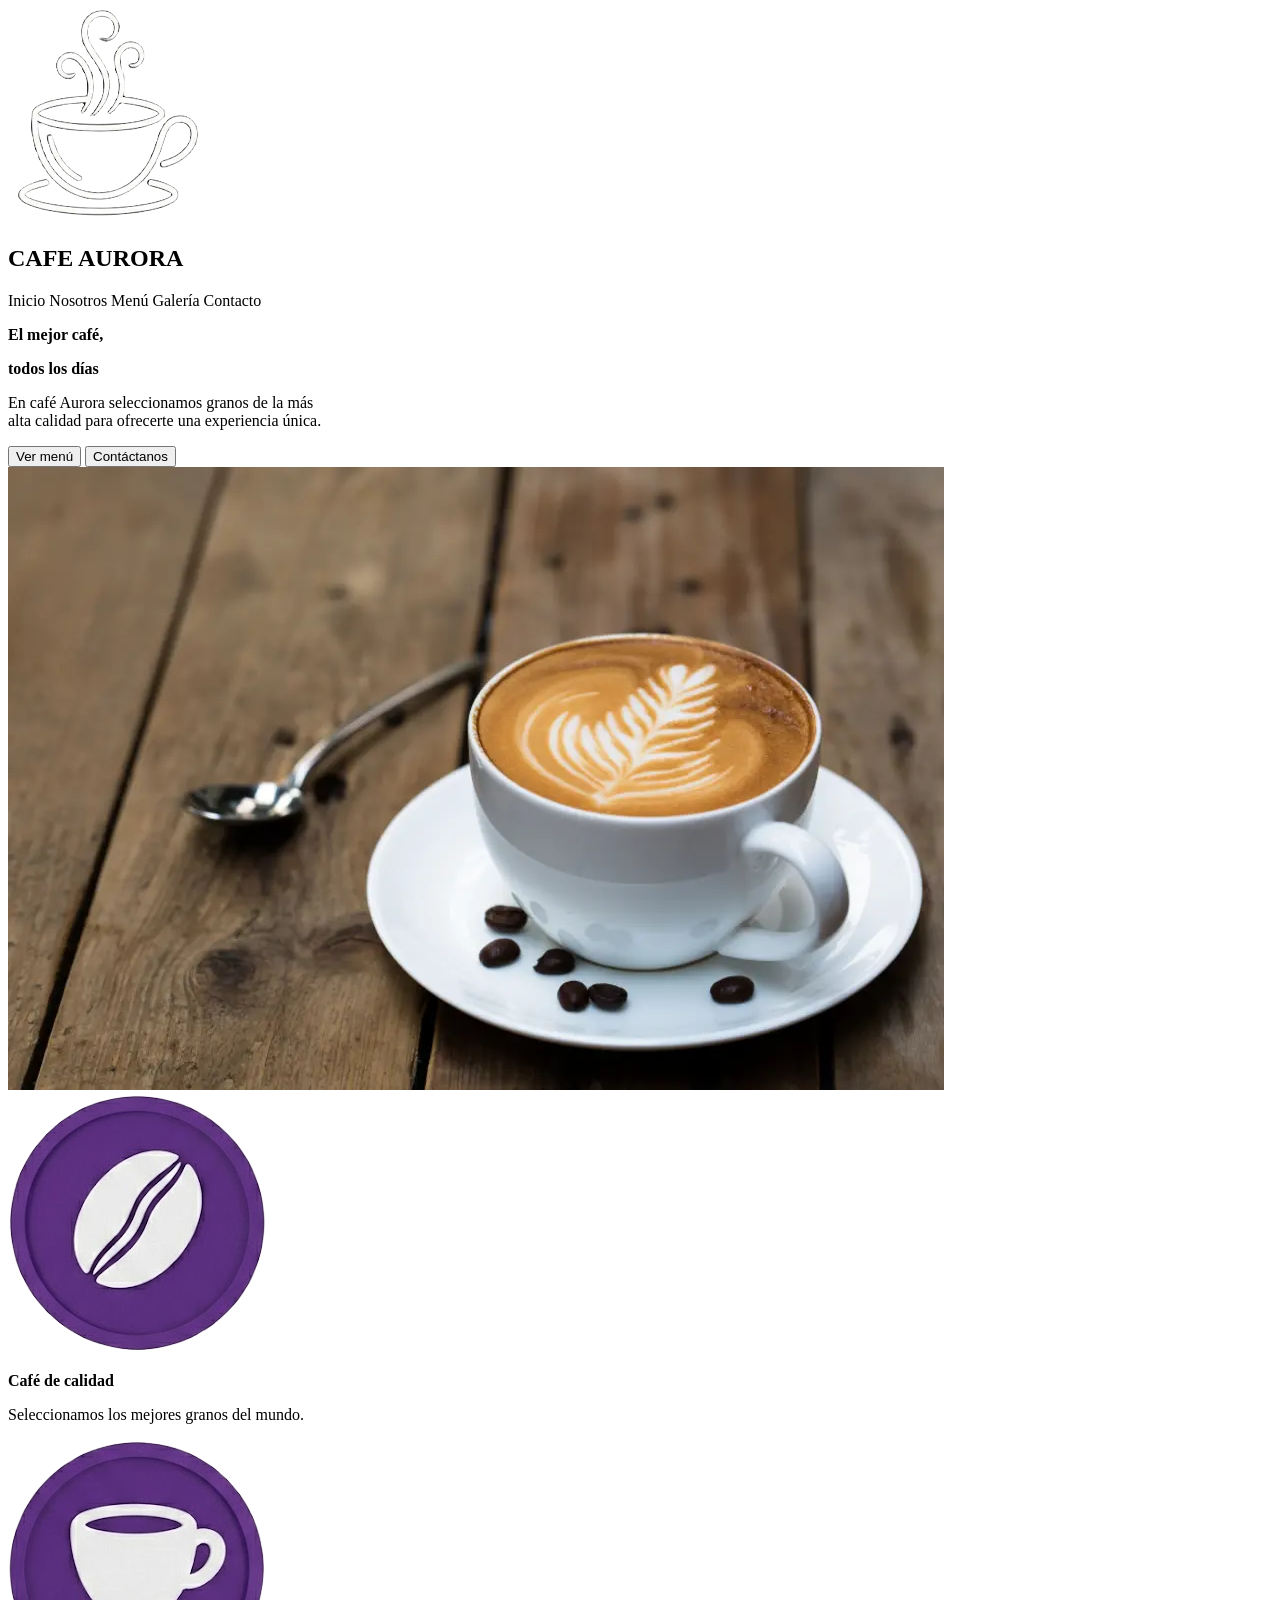
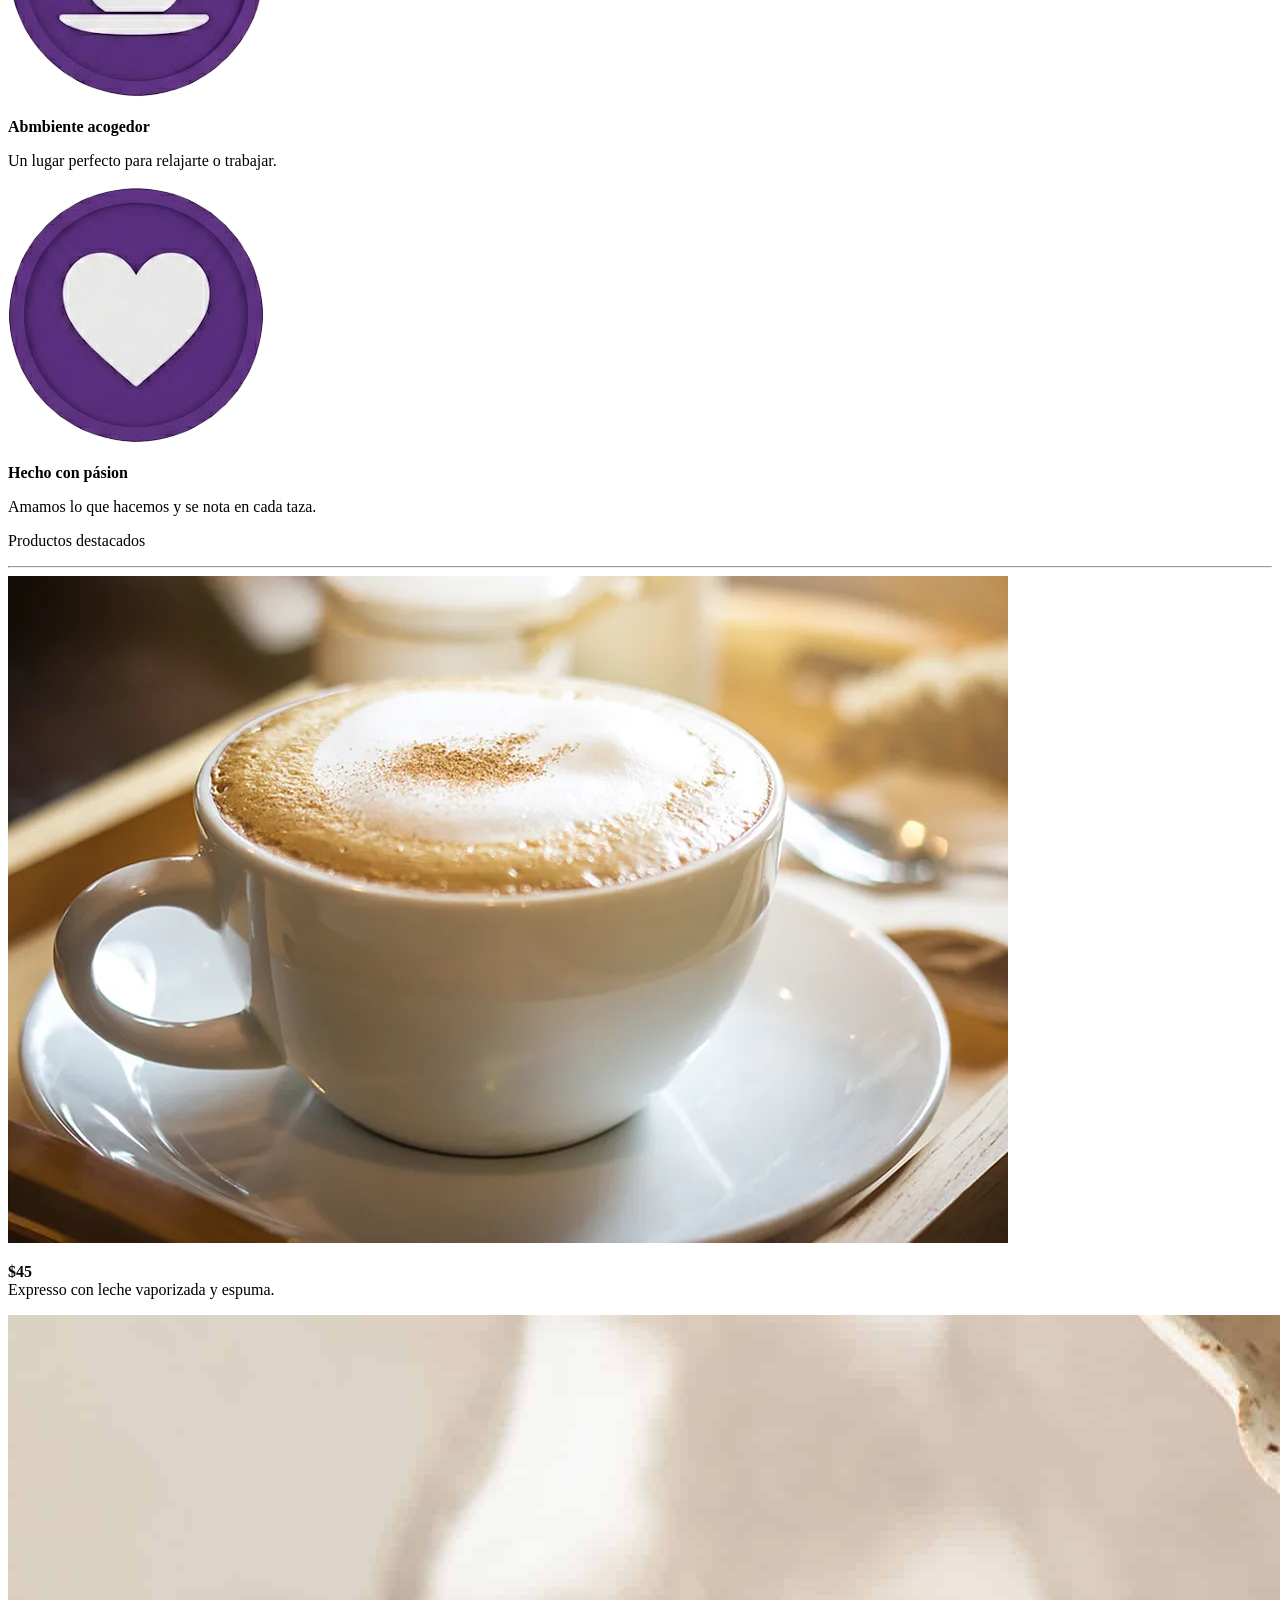
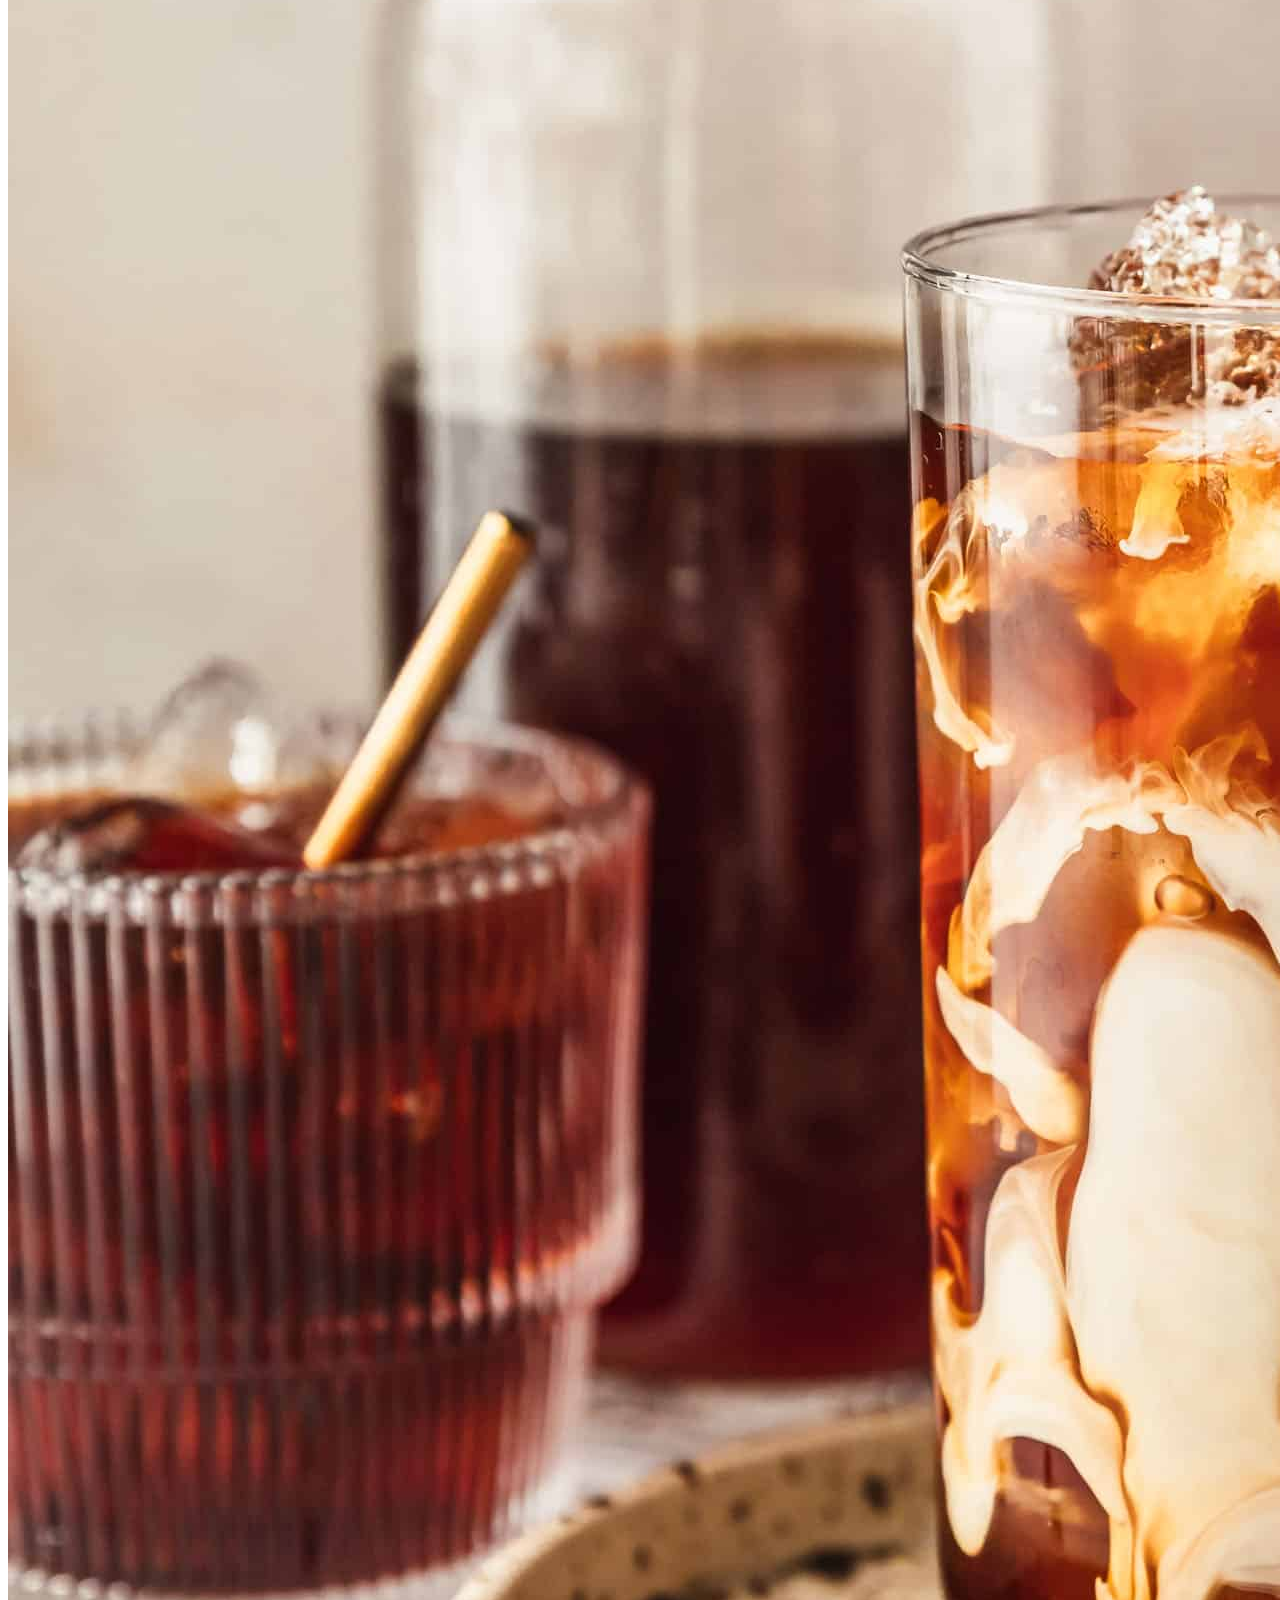
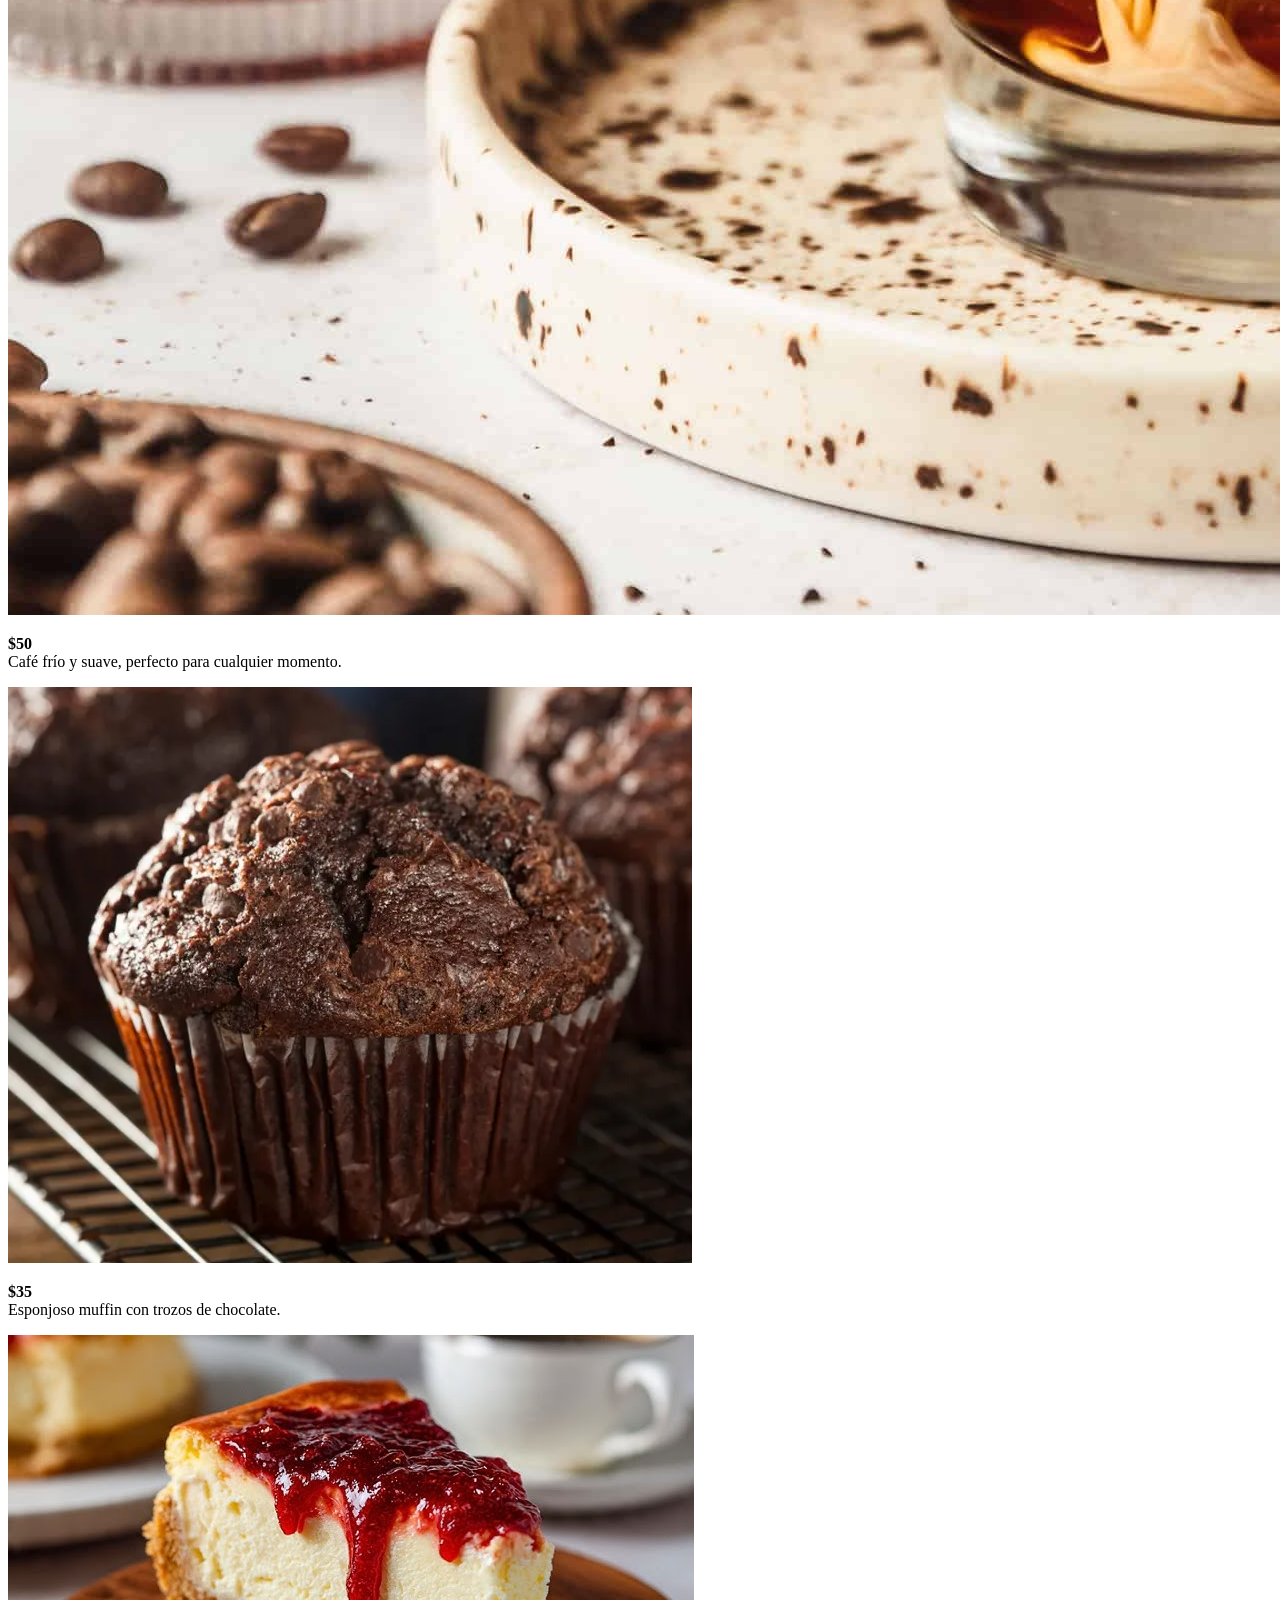
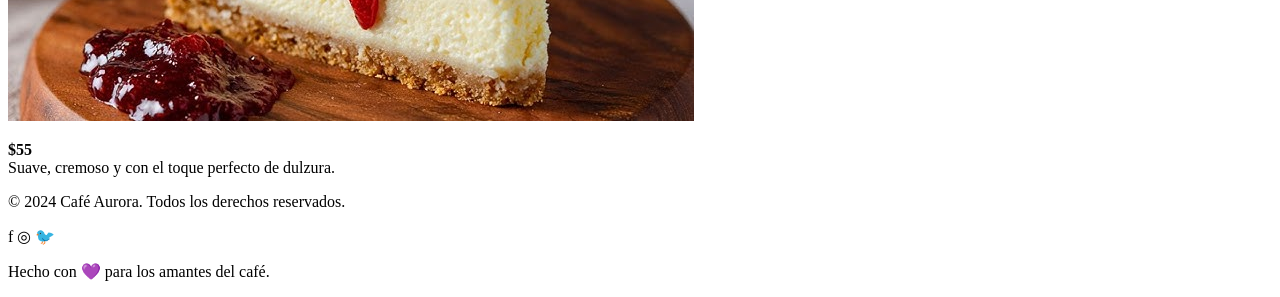
==== index.html @ 13fae367 "Archivo index" ====
<!DOCTYPE html>
<html lang="en">

<head>
    <meta charset="UTF-8">
    <meta name="viewport" content="width=device-width, initial-scale=1.0">
    <title>Document</title>
    <link rel="stylesheet" href="./styles/style.css">
</head>

<body>

    <header class="containerHeader">
        <div class="logo">
            <img src="./image/2.png">
            <h2>CAFE AURORA</h2>
        </div>
        <div class="botonera">
            <a>Inicio</a>
            <a>Nosotros</a>
            <a>Menú</a>
            <a>Galería</a>
            <a>Contacto</a>
        </div>
    </header>

    <div class="containerPrimera">
        <div class="izquierdaContainerPrimera">
            <p id="t1"><strong>El mejor café,</strong></p>
            <p id="t2"><strong>todos los días</strong></p>
            <p id="text1"> En café Aurora seleccionamos granos de la más <br>
                alta calidad para ofrecerte una experiencia única.</p>
            <div class="botoneraContainerP">
                <button id="btn1" type="button">Ver menú</button>
                <button id="btn2" type="button">Contáctanos </button>
            </div>
        </div>
        <img src="./image/tazacafe.webp">
    </div>

    <div class="tiraCentral">
        <div class="granoCafe">
            <img src="./image/cafe_birefnet.png">
            <div id="txtGrano">
                <p><strong>Café de calidad</strong></p>
                <p>Seleccionamos los mejores granos del mundo.</p>
            </div>

        </div>

        <div class="tazaCafe">
            <img src="./image/tazacafe_birefnet.png">
            <div id="txtTaza">
                <p><strong>Abmbiente acogedor</strong></p>
                <p>Un lugar perfecto para relajarte o trabajar.</p>
            </div>


        </div>

        <div class="corazon">
            <img src="./image/corazon_birefnet.png">
            <div id="txtCorazon">
                <p><strong>Hecho con pásion</strong></p>
                <p>Amamos lo que hacemos y se nota en cada taza.</p>
            </div>

        </div>

    </div>
    <div class="tituloCentral">
        <p>Productos destacados</p>
        <hr>
    </div>
  <div class="cards">

    <div class="card">
        <img src="./image/capuccino.webp">
        <p><strong>$45</strong><br>Expresso con leche vaporizada y espuma.</p>
    </div>

    <div class="card">
        <img src="./image/coldbrew.jpg">
        <p><strong>$50</strong><br>Café frío y suave, perfecto para cualquier momento.</p>
    </div>

    <div class="card">
        <img src="./image/muffin.png">
        <p><strong>$35</strong><br>Esponjoso muffin con trozos de chocolate.</p>
    </div>

    <div class="card">
        <img src="./image/chessecake.jpg">
        <p><strong>$55</strong><br>Suave, cremoso y con el toque perfecto de dulzura.</p>
    </div>

</div>

<footer class="footer">
    <p>© 2024 Café Aurora. Todos los derechos reservados.</p>

    <div class="redes">
        <a >f</a>
        <a >◎</a>
        <a >🐦</a>
    </div>

    <p>Hecho con 💜 para los amantes del café.</p>
</footer>



</body>

</html>
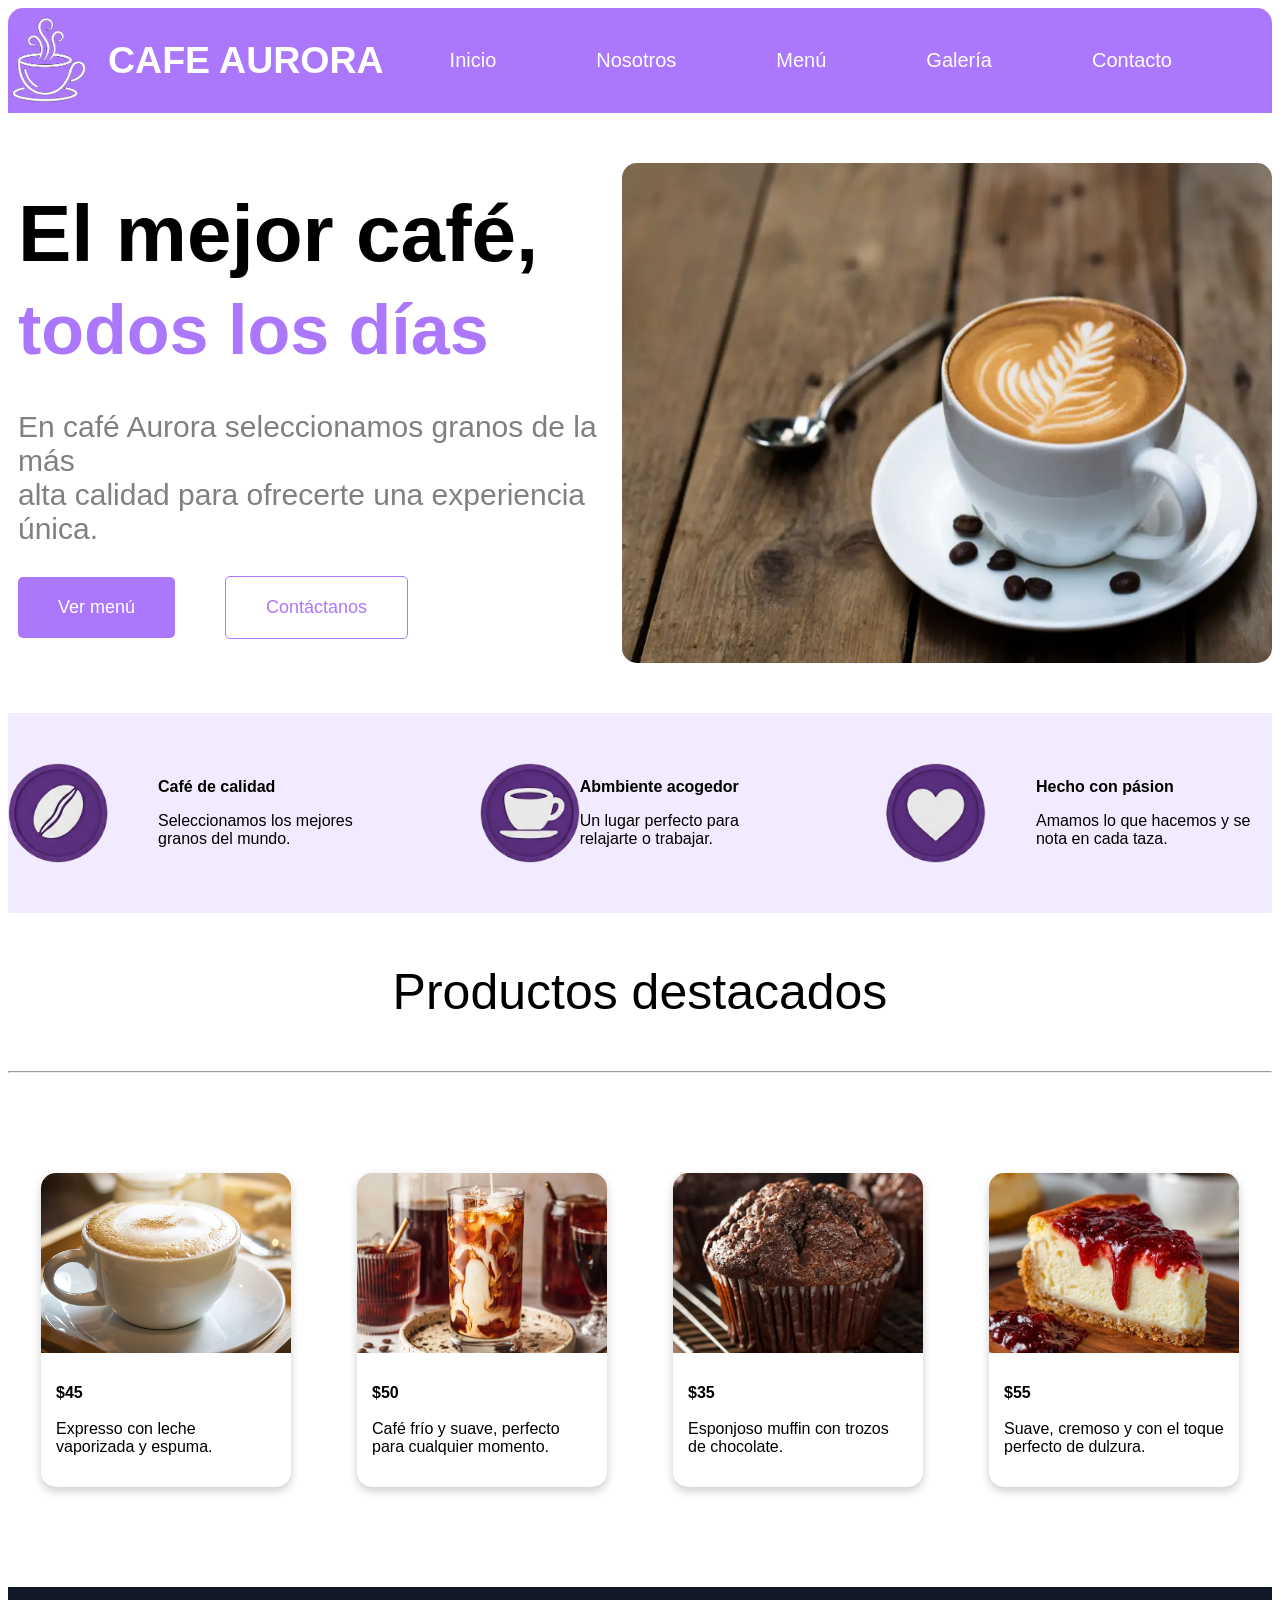
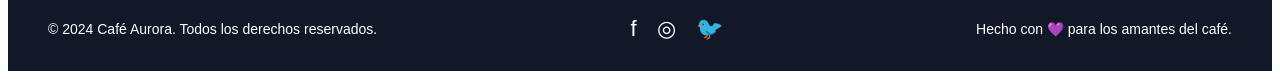
==== commit 6ef2a055: "index cambios" ====
--- a/index.html
+++ b/index.html
@@ -72,41 +72,41 @@
         <p>Productos destacados</p>
         <hr>
     </div>
-  <div class="cards">
+    <div class="cards">
 
-    <div class="card">
-        <img src="./image/capuccino.webp">
-        <p><strong>$45</strong><br>Expresso con leche vaporizada y espuma.</p>
+        <div class="card">
+            <img src="./image/capuccino.webp">
+            <p><strong>$45</strong><br>Expresso con leche vaporizada y espuma.</p>
+        </div>
+
+        <div class="card">
+            <img src="./image/coldbrew.jpg">
+            <p><strong>$50</strong><br>Café frío y suave, perfecto para cualquier momento.</p>
+        </div>
+
+        <div class="card">
+            <img src="./image/muffin.png">
+            <p><strong>$35</strong><br>Esponjoso muffin con trozos de chocolate.</p>
+        </div>
+
+        <div class="card">
+            <img src="./image/chessecake.jpg">
+            <p><strong>$55</strong><br>Suave, cremoso y con el toque perfecto de dulzura.</p>
+        </div>
+
     </div>
 
-    <div class="card">
-        <img src="./image/coldbrew.jpg">
-        <p><strong>$50</strong><br>Café frío y suave, perfecto para cualquier momento.</p>
-    </div>
+    <footer class="footer">
+        <p>© 2024 Café Aurora. Todos los derechos reservados.</p>
 
-    <div class="card">
-        <img src="./image/muffin.png">
-        <p><strong>$35</strong><br>Esponjoso muffin con trozos de chocolate.</p>
-    </div>
+        <div class="redes">
+            <a>f</a>
+            <a>◎</a>
+            <a>🐦</a>
+        </div>
 
-    <div class="card">
-        <img src="./image/chessecake.jpg">
-        <p><strong>$55</strong><br>Suave, cremoso y con el toque perfecto de dulzura.</p>
-    </div>
-
-</div>
-
-<footer class="footer">
-    <p>© 2024 Café Aurora. Todos los derechos reservados.</p>
-
-    <div class="redes">
-        <a >f</a>
-        <a >◎</a>
-        <a >🐦</a>
-    </div>
-
-    <p>Hecho con 💜 para los amantes del café.</p>
-</footer>
+        <p>Hecho con 💜 para los amantes del café.</p>
+    </footer>
 
 
 
--- a/styles/style.css
+++ b/styles/style.css
@@ -0,0 +1,178 @@
+*{
+    font-family:'Franklin Gothic Medium', 'Arial Narrow', Arial, sans-serif;
+}
+.containerHeader{
+    background-color: #AB77FC;
+    display: flex;
+    justify-content:space-between;
+    align-items: center;
+    border-radius:  15px 15px 0px 0px ;
+    margin-bottom: 50px;
+}
+.logo{
+    display: flex;
+    gap: 20px;
+    align-items: center;
+    color: white;
+    font-size: 25px;
+}
+.logo img{
+    width: 80px;
+}
+.botonera{
+     font-size: 20px;
+    display: flex;
+    justify-content: space-between;
+    gap: 100px;
+    margin-right: 100px;
+   
+}
+.botonera a{
+    color: white;
+    background-color: #AB77FC;
+    border: none;
+}
+.containerPrimera{
+    display: flex;
+    justify-content: space-evenly;
+}
+.containerPrimera img{
+   width: 650px;
+   height: 500px;
+   border-radius: 15px;
+   margin: auto;
+}
+.izquierdaContainerPrimera{
+    display: flex;
+    justify-content: center;
+    flex-direction: column;
+    margin: auto;
+    padding: auto;
+}
+.botoneraContainerP{
+    display: flex;
+    align-items: center;
+    gap: 50px;
+    margin: 20px 0px 0px 10px;
+}
+#btn1{
+    padding: 20px 40px 20px 40px;
+    border: none;
+    background-color: #AB77FC;
+    border-radius: 5px;
+    color: white;
+    font-size: 18px;
+}
+#btn2{
+    padding: 20px 40px 20px 40px;
+    border:1px solid #AB77FC;
+    background-color: white;
+    color: #AB77FC;
+    font-size: 18px;
+    border-radius: 5px;
+}
+#t1{
+    color: black;
+    font-size: 80px;
+    margin:0px 10px 10px 10px;
+}
+#t2{
+    color: #AB77FC;
+    font-size: 70px;
+    margin: 0px 10px 10px 10px;
+}
+#text1{
+    color: grey;
+    font-size: 30px;
+    margin: 30px 10px 10px 10px;
+}
+
+.tiraCentral{
+    display: flex;
+    align-items: center;
+    background-color: #f2ebff;
+    justify-content: space-evenly;
+    margin-top: 50px;
+    height: 200px;
+    gap: 100px;
+}
+.granoCafe{
+     display: flex;
+     align-items: center;
+     gap: 50px;
+}
+.granoCafe img{
+    height: 100px;
+    width: auto;
+    gap: 50px;
+}
+.corazon{
+     display: flex;
+     align-items: center;
+     gap: 50px;
+}
+.corazon img{
+    height: 100px;
+    width: auto;
+}
+.tazaCafe{
+     display: flex;
+     align-items: center;
+}
+.tazaCafe img{
+    height: 100px;
+    width: auto;
+}
+.tituloCentral{
+    text-align: center;
+    font-size: 50px;
+}
+
+.cards{
+    display: flex;
+    justify-content: space-around;
+    margin-top: 100px;
+}
+.card{
+    display: flex;
+    flex-direction: column;
+    width: 250px;
+    background: white;
+    border-radius: 15px;
+    overflow: hidden;
+    box-shadow: 0px 4px 10px rgba(0,0,0,0.2);
+}
+
+.card img{
+    width: 100%;
+    height: 180px;
+    object-fit: cover;
+}
+
+.card p{
+    padding: 15px;
+    display: flex;
+    flex-direction: column;
+}
+
+.footer{
+    background: #111827;
+    color: white;
+    padding: 20px 40px;
+    display: flex;
+    justify-content: space-between;
+    align-items: center;
+    font-size: 14px;
+    margin-top: 100px;
+}
+
+.redes{
+    display: flex;
+    gap: 20px;
+}
+
+.redes a{
+    color: white;
+    text-decoration: none;
+    font-size: 22px;
+}
